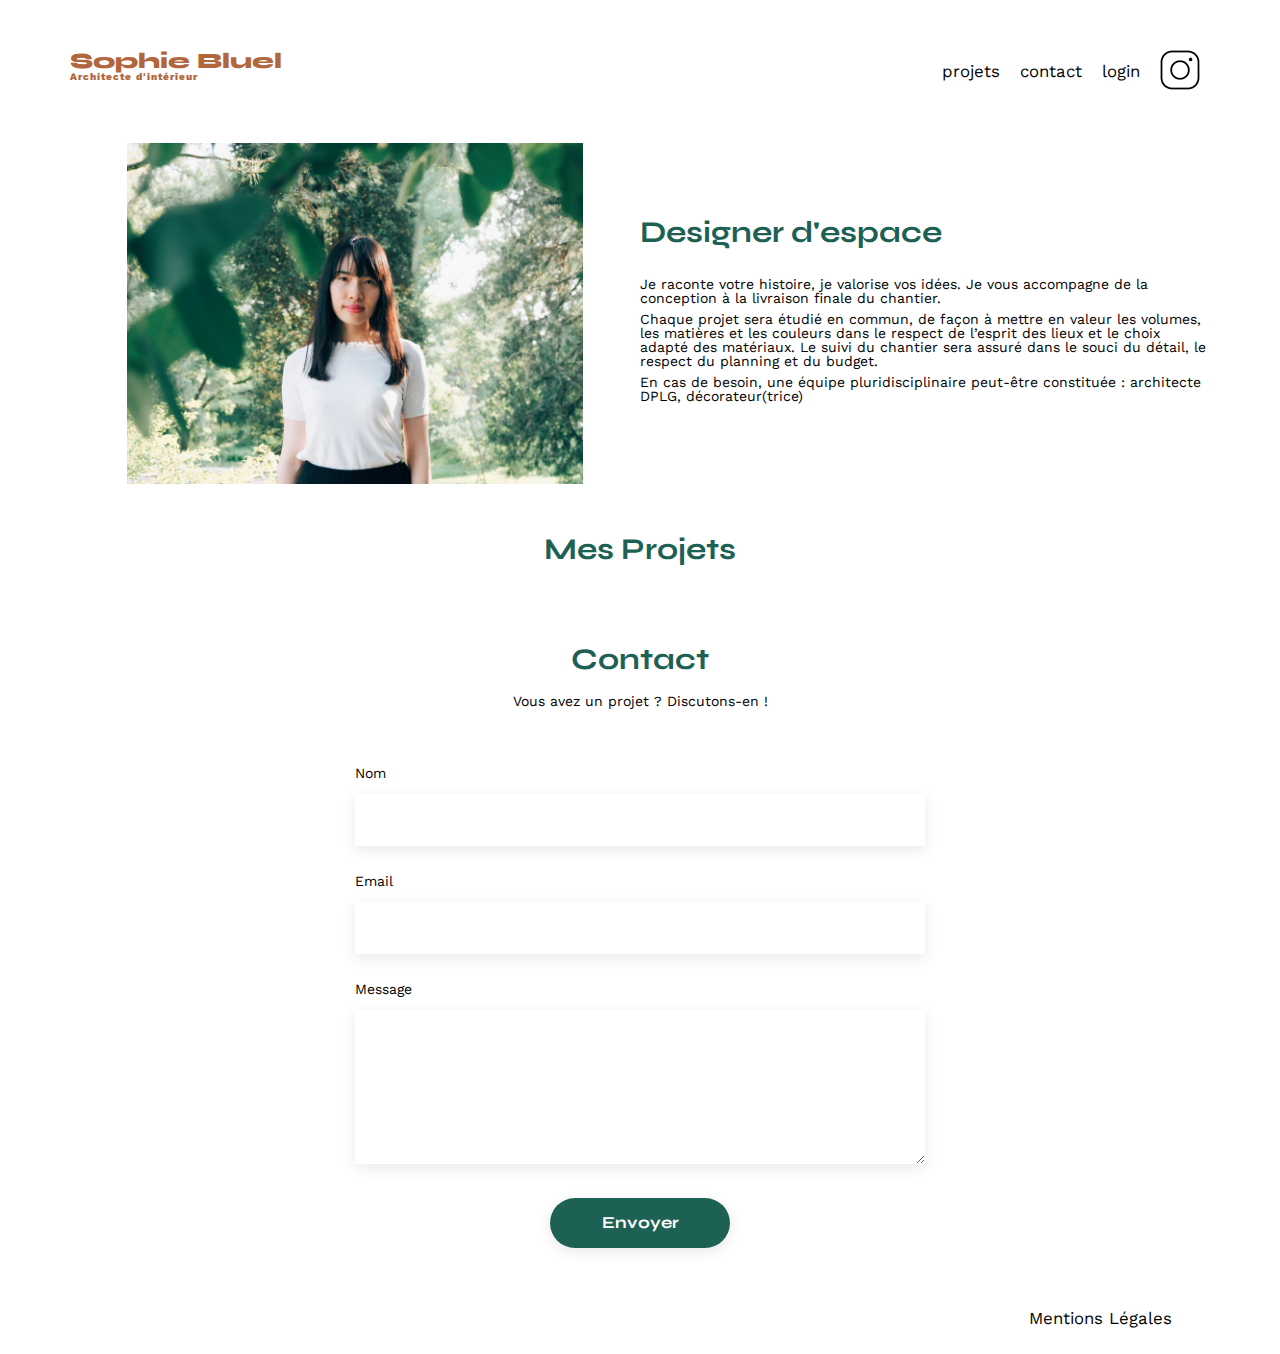
==== Portfolio-architecte-sophie-bluel/FrontEnd/index.html @ 2fe8589c "initial commit + 1.1" ====
<!DOCTYPE html>
<html lang="fr">
<head>
	<meta charset="UTF-8">
	<title>Sophie Bluel - Architecte d'intérieur</title>
	<meta name="viewport" content="width=device-width, initial-scale=1.0">
	<link rel="preconnect" href="https://fonts.googleapis.com">
	<link rel="preconnect" href="https://fonts.gstatic.com" crossorigin>
	<link href="https://fonts.googleapis.com/css2?family=Syne:wght@700;800&family=Work+Sans&display=swap" rel="stylesheet">
	<meta name="description" content="">
	<link rel="stylesheet" href="./assets/style.css">
	<script src="./assets/script.js" defer></script>
</head>
<body>
<header>
	<h1>Sophie Bluel <span>Architecte d'intérieur</span></h1>
	<nav>
		<ul>
			<li>projets</li>
			<li>contact</li>
			<li>login</li>
			<li><img src="./assets/icons/instagram.png" alt="Instagram"></li>
		</ul>
	</nav>
</header>
<main>
	<section id="introduction">
		<figure>
			<img src="./assets/images/sophie-bluel.png" alt="">
		</figure>
		<article>
			<h2>Designer d'espace</h2>
			<p>Je raconte votre histoire, je valorise vos idées. Je vous accompagne de la conception à la livraison finale du chantier.</p>
			<p>Chaque projet sera étudié en commun, de façon à mettre en valeur les volumes, les matières et les couleurs dans le respect de l’esprit des lieux et le choix adapté des matériaux. Le suivi du chantier sera assuré dans le souci du détail, le respect du planning et du budget.</p>
			<p>En cas de besoin, une équipe pluridisciplinaire peut-être constituée : architecte DPLG, décorateur(trice)</p>
		</article>
	</section>
	<section id="portfolio">
		<h2>Mes Projets</h2>
		<div class="gallery">
		</div>
	</section>
	<section id="contact">
		<h2>Contact</h2>
		<p>Vous avez un projet ? Discutons-en !</p>
		<form action="#" method="post">
			<label for="name">Nom</label>
			<input type="text" name="name" id="name">
			<label for="email">Email</label>
			<input type="email" name="email" id="email">
			<label for="message">Message</label>
			<textarea name="message" id="message" cols="30" rows="10"></textarea>
			<input type="submit" value="Envoyer">
		</form>
	</section>
</main>

<footer>
	<nav>
		<ul>
			<li>Mentions Légales</li>
		</ul>
	</nav>
</footer>
</body>
</html>
---- Portfolio-architecte-sophie-bluel/FrontEnd/assets/style.css ----
/* http://meyerweb.com/eric/tools/css/reset/
   v2.0 | 20110126
   License: none (public domain)
*/

html, body, div, span, applet, object, iframe,
h1, h2, h3, h4, h5, h6, p, blockquote, pre,
a, abbr, acronym, address, big, cite, code,
del, dfn, em, img, ins, kbd, q, s, samp,
small, strike, strong, sub, sup, tt, var,
b, u, i, center,
dl, dt, dd, ol, ul, li,
fieldset, form, label, legend,
table, caption, tbody, tfoot, thead, tr, th, td,
article, aside, canvas, details, embed,
figure, figcaption, footer, header, hgroup,
menu, nav, output, ruby, section, summary,
time, mark, audio, video {
	margin: 0;
	padding: 0;
	border: 0;
	font-size: 100%;
	font: inherit;
	vertical-align: baseline;
}
/* HTML5 display-role reset for older browsers */
article, aside, details, figcaption, figure,
footer, header, hgroup, menu, nav, section {
	display: block;
}
body {
	line-height: 1;
}
ol, ul {
	list-style: none;
}
blockquote, q {
	quotes: none;
}
blockquote:before, blockquote:after,
q:before, q:after {
	content: '';
	content: none;
}
table {
	border-collapse: collapse;
	border-spacing: 0;
}
/** end reset css**/
body {
	max-width: 1140px;
	margin:auto;
	font-family: 'Work Sans' ;
	font-size: 14px;
}
header {
	display: flex;
	justify-content: space-between;
	margin: 50px 0
}
section {
	margin: 50px 0
}

h1{
	display: flex;
	flex-direction: column;
	font-family: 'Syne';
	font-size: 22px;
	font-weight: 800;
	color: #B1663C
}

h1 > span {
	font-family: 'Work Sans';
	font-size:10px;
	letter-spacing: 0.1em;
;
}

h2{
	font-family: 'Syne';
	font-weight: 700;
	font-size: 30px;
	color: #1D6154
}
nav ul {
	display: flex;
	align-items: center;
	list-style-type: none;

}
nav li {
	padding: 0 10px;
	font-size: 1.2em;
}

li:hover {
	color: #B1663C;
}
#introduction {
	display: flex;
	align-items: center;
}
#introduction figure {
	flex: 1
}
#introduction img {
	display: block;
	margin: auto;
	width: 80%;
}

#introduction article {
	flex: 1
}
#introduction h2 {
	margin-bottom: 1em;
}

#introduction p {
	margin-bottom: 0.5em;
}
#portfolio h2 {
	text-align: center;
	margin-bottom: 1em;
}
.gallery {
	width: 100%;
	display: grid;
	grid-template-columns: 1fr 1fr 1fr;
	grid-column-gap: 20px;
	grid-row-gap: 20px;
}

.gallery img {
	width: 100%;

}
#contact {
	width: 50%;
margin: auto;
}
#contact > * {
	text-align: center;

}
#contact h2{
	margin-bottom: 20px;
}
#contact form {
	text-align: left;
	margin-top:30px;
	display: flex;
	flex-direction: column;
}

#contact input {
	height: 50px;
	font-size: 1.2em;
	border: none;
	box-shadow: 0px 4px 14px rgba(0, 0, 0, 0.09);
}
#contact label {
	margin: 2em 0 1em 0;
}
#contact textarea {
	border: none;
	box-shadow: 0px 4px 14px rgba(0, 0, 0, 0.09);
}

input[type="submit"]{
	font-family: 'Syne';
	font-weight: 700;
	color: white;
	background-color: #1D6154;
	margin : 2em auto ;
	width: 180px;
	text-align: center;
	border-radius: 60px ;
}

footer nav ul {
	display: flex;
	justify-content: flex-end;
	margin: 2em
}
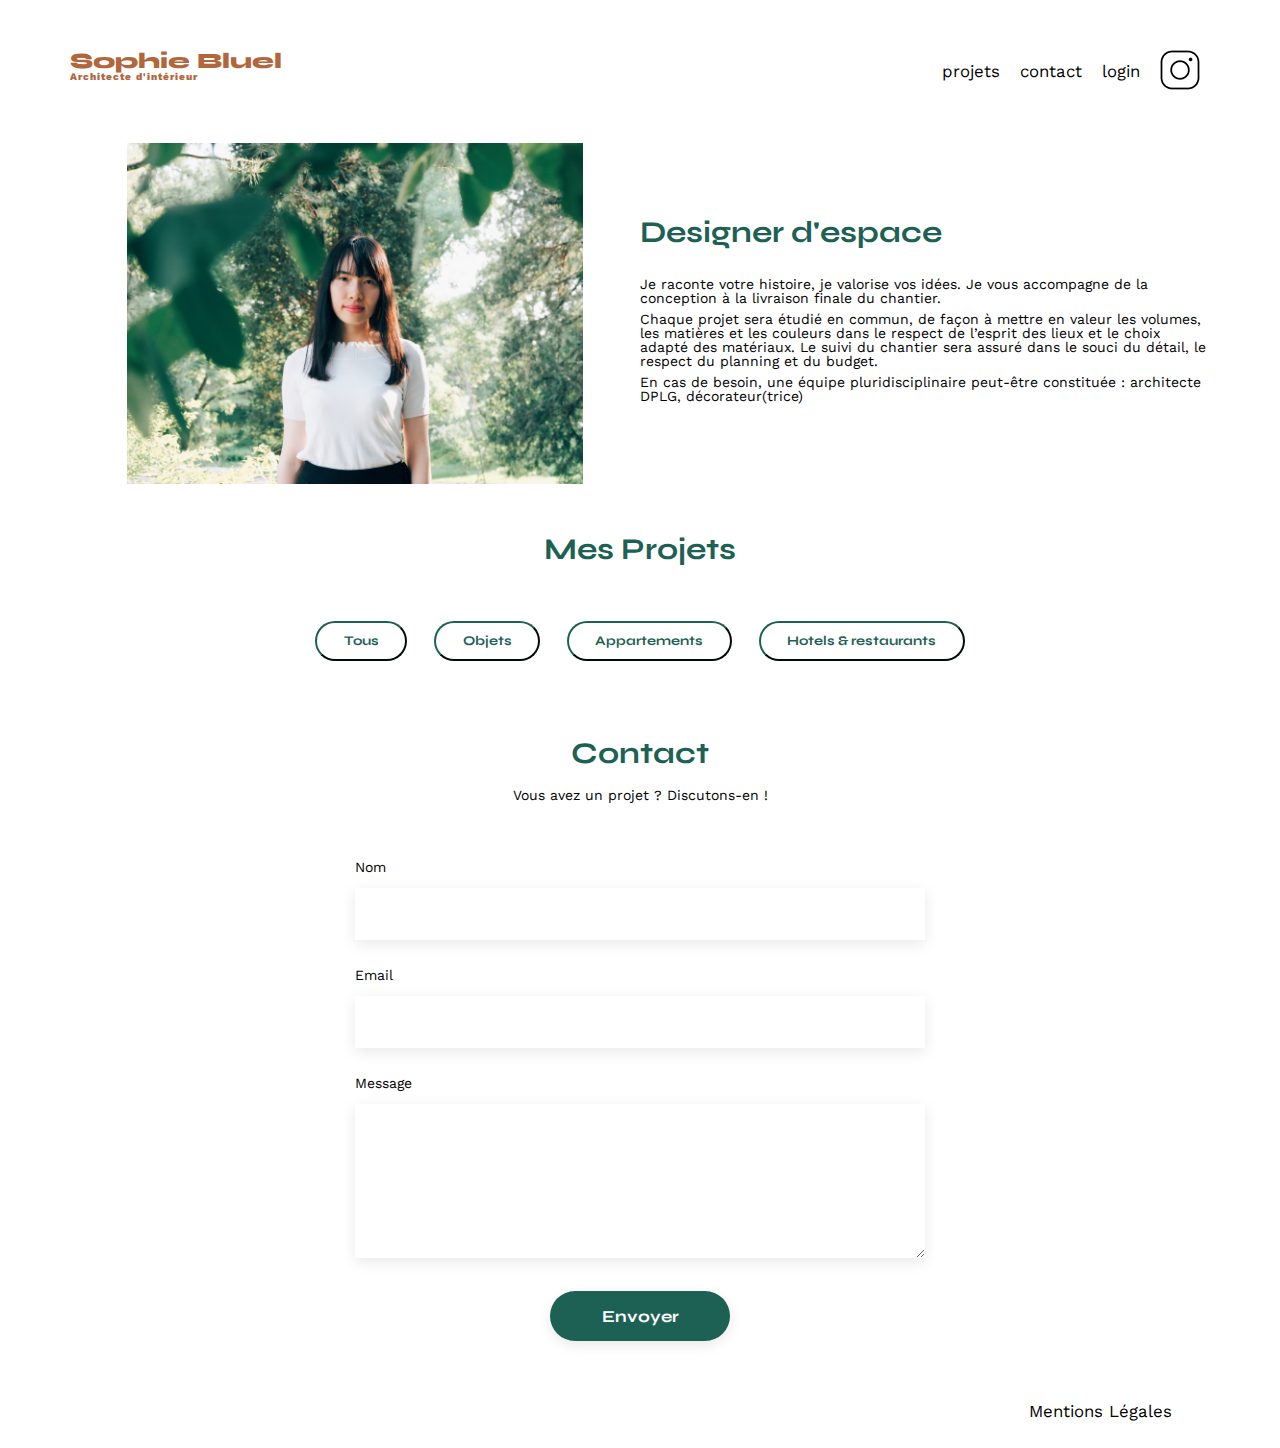
==== commit dc4377af: "1.2, créa boutons filtres + css" ====
--- a/Portfolio-architecte-sophie-bluel/FrontEnd/index.html
+++ b/Portfolio-architecte-sophie-bluel/FrontEnd/index.html
@@ -37,6 +37,10 @@
 	</section>
 	<section id="portfolio">
 		<h2>Mes Projets</h2>
+		<div class="fdg">
+			<div class="placemenu">
+			</div>
+		</div>
 		<div class="gallery">
 		</div>
 	</section>
--- a/Portfolio-architecte-sophie-bluel/FrontEnd/assets/style.css
+++ b/Portfolio-architecte-sophie-bluel/FrontEnd/assets/style.css
@@ -137,6 +137,39 @@
 	width: 100%;
 
 }
+
+.placemenu {
+	width: 100%;
+	display: flex;
+	justify-content: center;
+
+	
+}
+
+.placemenu button {
+	font-family: 'Syne';
+	font-weight: 700;
+	color: #1D6154;
+	background-color: white;
+	margin :2em 1em 2em 1em ;
+	padding: 0em 2em 0em 2em;
+	width: auto;
+	height: 40px;
+	text-align: center;
+	border-radius: 60px ;
+	border-color: #1D6154;
+}
+
+.placemenu button:hover {
+	background-color: #1D6154;
+	color: white;
+}
+
+.placemenu button:active {
+	background-color: #1D6154;
+	color: white;
+}
+
 #contact {
 	width: 50%;
 margin: auto;
